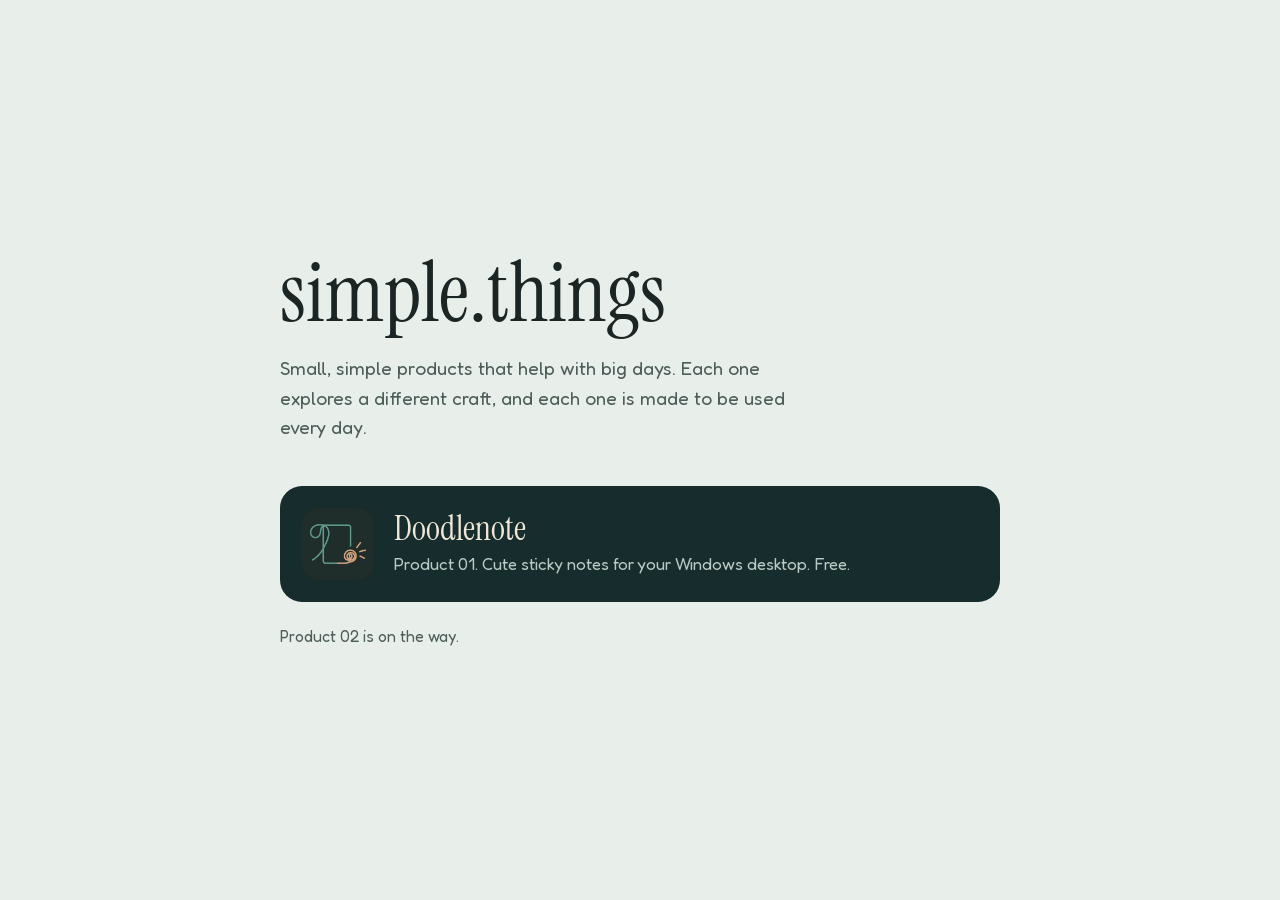
==== index.html @ af256cc1 "simple.things site with Doodlenote 1.0.0 page" ====
<!doctype html>
<html lang="en">
<head>
<meta charset="utf-8">
<meta name="viewport" content="width=device-width, initial-scale=1">
<title>simple.things: small products for everyday life</title>
<meta name="description" content="simple.things is a series of small, simple products that help with big days. Product 01: Doodlenote, free sticky notes for your Windows desktop.">
<link rel="canonical" href="https://praharsha-ux.github.io/">
<link rel="icon" type="image/png" href="doodlenote/img/favicon-32.png">
<style>
@font-face{font-family:"Instrument Serif";src:url(doodlenote/fonts/InstrumentSerif-Regular.woff) format("woff");font-display:swap}
@font-face{font-family:"Fredoka";src:url(doodlenote/fonts/Fredoka.woff) format("woff");font-weight:300 700;font-display:swap}
*{box-sizing:border-box;margin:0}
body{min-height:100svh;background:#e8eee9;color:#1b2524;font-family:"Fredoka","Segoe UI",sans-serif;font-size:19px;line-height:1.55;display:grid;place-items:center;padding:40px 20px}
main{width:min(720px,100%)}
h1{font-family:"Instrument Serif",Georgia,serif;font-weight:400;font-size:clamp(48px,8vw,84px);line-height:1}
p{margin-top:18px;color:#4e5d5a;max-width:46ch}
a.card{margin-top:44px;display:grid;grid-template-columns:72px 1fr;gap:20px;align-items:center;padding:22px;border-radius:22px;background:#172c2c;color:#efe7d8;text-decoration:none}
a.card img{width:72px;height:72px;border-radius:16px}
a.card b{font-family:"Instrument Serif",Georgia,serif;font-weight:400;font-size:34px;display:block;line-height:1.1}
a.card span{color:#b9c9c4;font-size:17px}
a.card:hover{outline:3px solid #d4ad7c}
:focus-visible{outline:3px solid #d4ad7c;outline-offset:3px}
.next{margin-top:22px;font-size:16px}
</style>
</head>
<body>
<main>
  <h1>simple.things</h1>
  <p>Small, simple products that help with big days. Each one explores a different craft, and each one is made to be used every day.</p>
  <a class="card" href="doodlenote/"><img src="doodlenote/img/app-icon.png" alt=""><div><b>Doodlenote</b><span>Product 01. Cute sticky notes for your Windows desktop. Free.</span></div></a>
  <p class="next">Product 02 is on the way.</p>
</main>
</body>
</html>
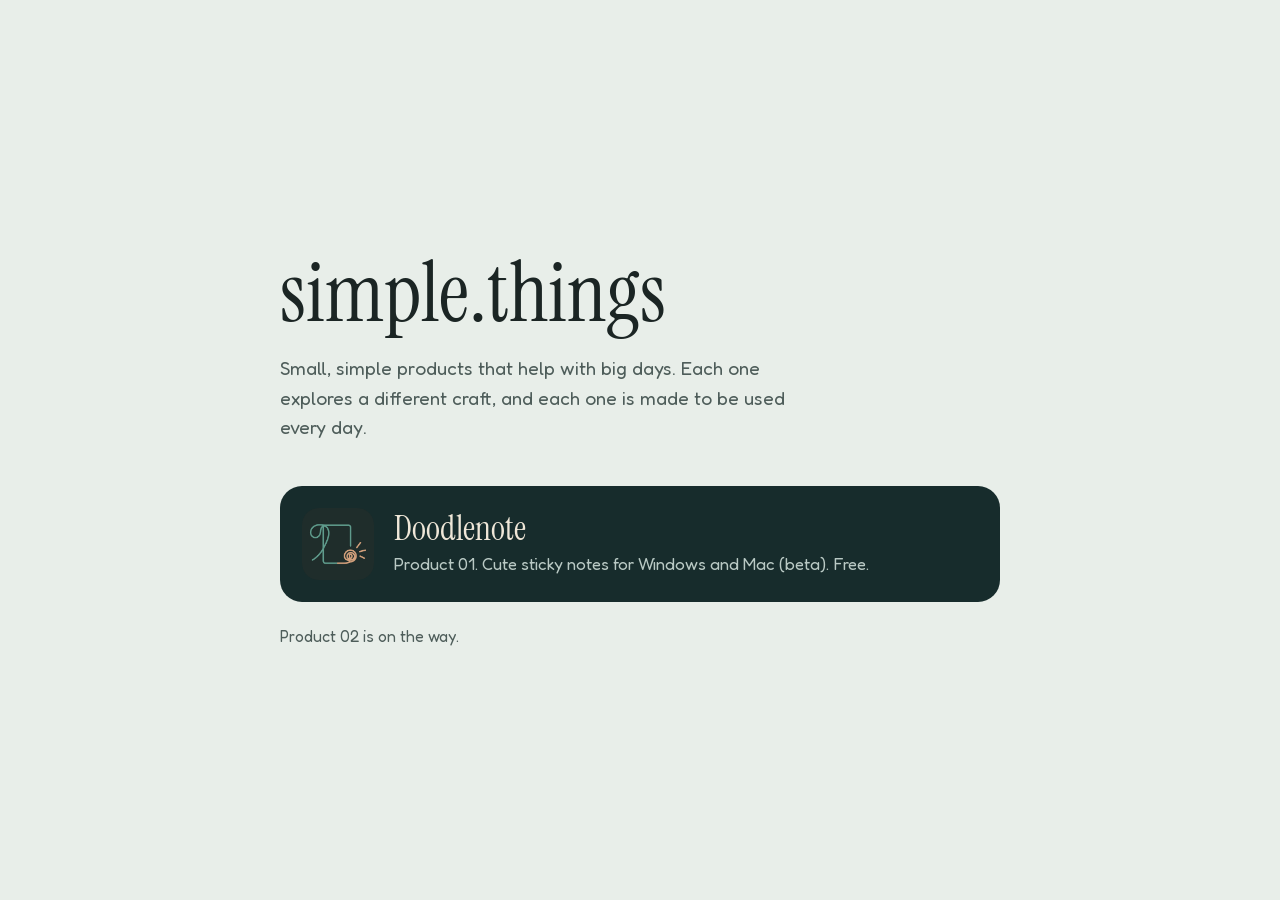
==== commit 9aae9933: "Doodlenote 1.1.0: Mac beta download alongside Windows" ====
--- a/index.html
+++ b/index.html
@@ -4,7 +4,7 @@
 <meta charset="utf-8">
 <meta name="viewport" content="width=device-width, initial-scale=1">
 <title>simple.things: small products for everyday life</title>
-<meta name="description" content="simple.things is a series of small, simple products that help with big days. Product 01: Doodlenote, free sticky notes for your Windows desktop.">
+<meta name="description" content="simple.things is a series of small, simple products that help with big days. Product 01: Doodlenote, free sticky notes for Windows and Mac.">
 <link rel="canonical" href="https://praharsha-ux.github.io/">
 <link rel="icon" type="image/png" href="doodlenote/img/favicon-32.png">
 <style>
@@ -28,7 +28,7 @@
 <main>
   <h1>simple.things</h1>
   <p>Small, simple products that help with big days. Each one explores a different craft, and each one is made to be used every day.</p>
-  <a class="card" href="doodlenote/"><img src="doodlenote/img/app-icon.png" alt=""><div><b>Doodlenote</b><span>Product 01. Cute sticky notes for your Windows desktop. Free.</span></div></a>
+  <a class="card" href="doodlenote/"><img src="doodlenote/img/app-icon.png" alt=""><div><b>Doodlenote</b><span>Product 01. Cute sticky notes for Windows and Mac (beta). Free.</span></div></a>
   <p class="next">Product 02 is on the way.</p>
 </main>
 </body>
